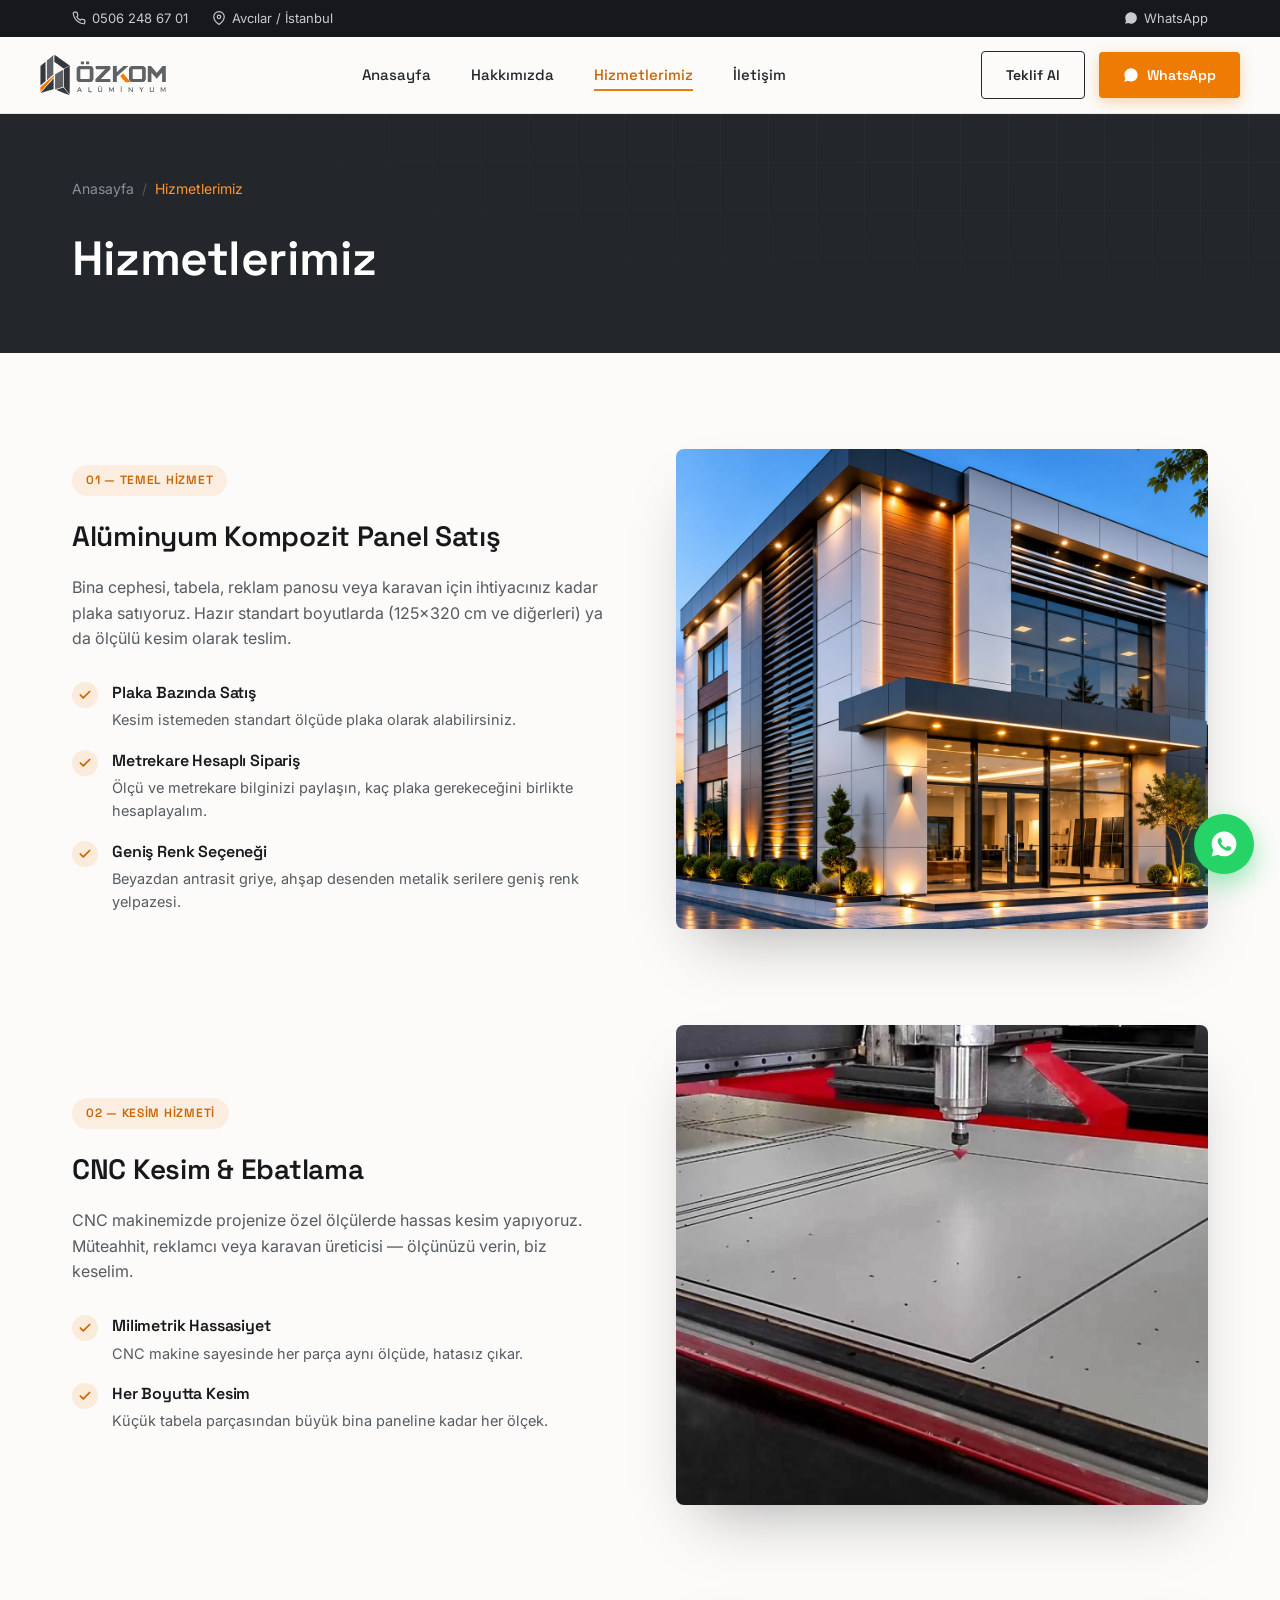
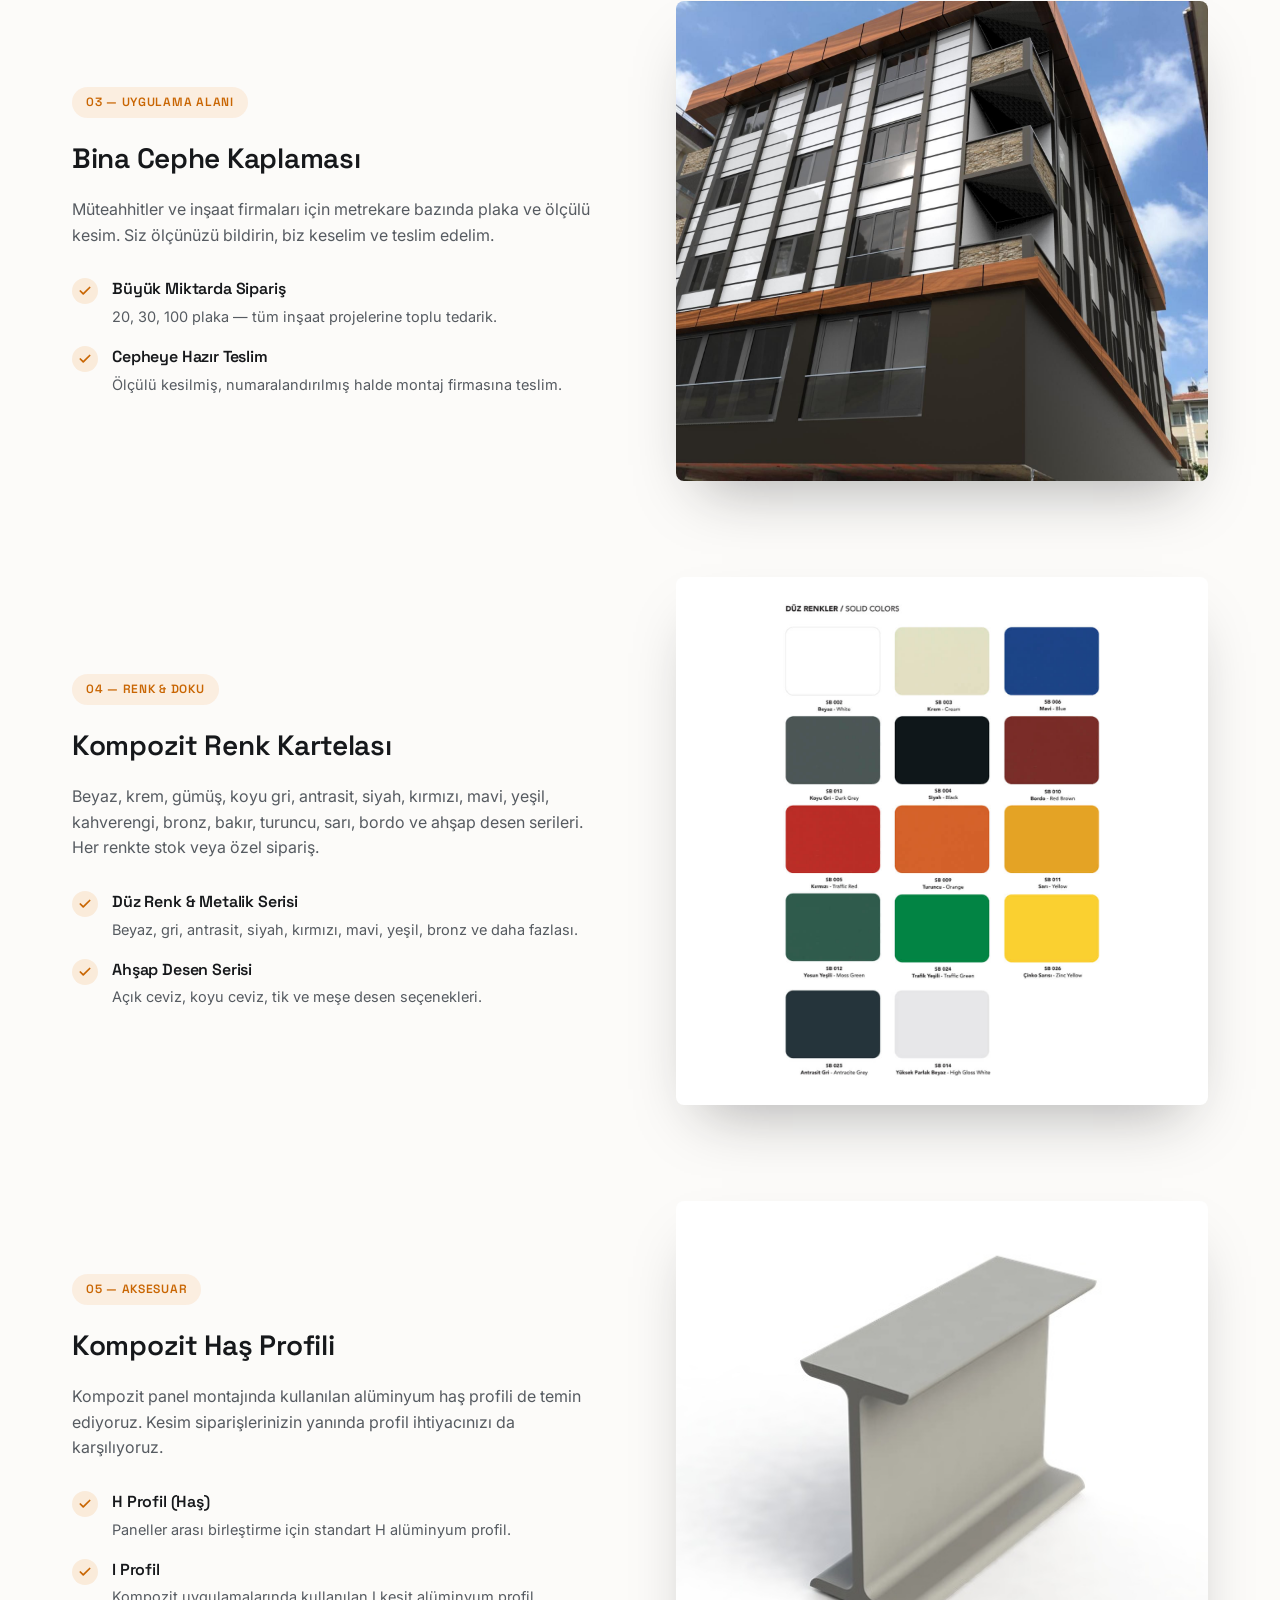
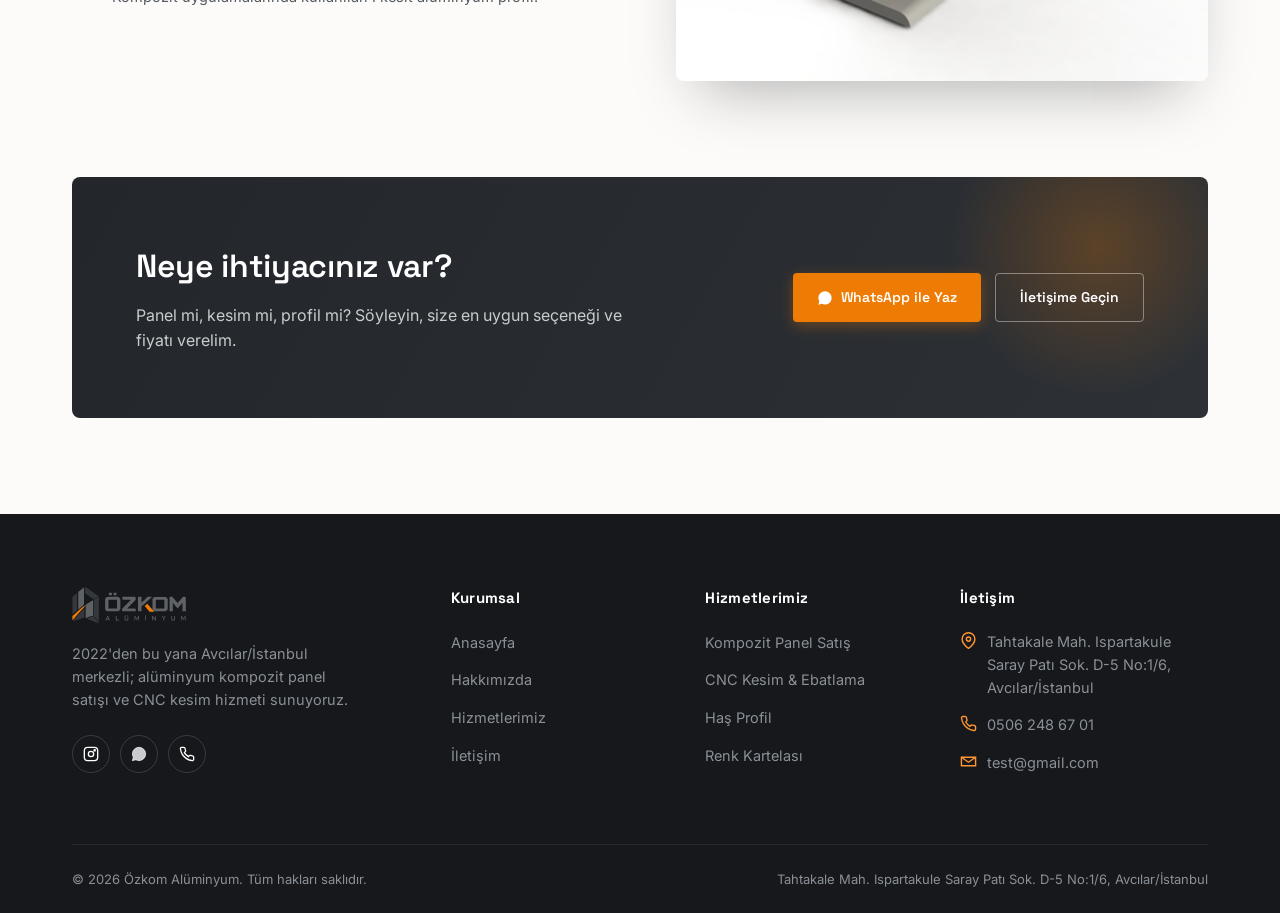
==== hizmetlerimiz.html @ e847e42e "slider animasyon ve mail guncelleme" ====
<!doctype html>
<html lang="tr">
<head>
<meta charset="UTF-8">
<meta name="viewport" content="width=device-width, initial-scale=1.0">
<title>Hizmetlerimiz | Özkom Alüminyum</title>
<meta name="description" content="Alüminyum kompozit panel satış, CNC kesim, haş profil ve renk kartelası. Bina, tabela, reklam ve karavan uygulamaları.">
<link rel="icon" href="assets/ozkom.svg" type="image/svg+xml">
<link rel="stylesheet" href="style.css">
</head>
<body data-cms-page="services">

<div class="topbar">
  <div class="wrap">
    <div class="topbar-left">
      <a href="tel:+905062486701" class="topbar-item" data-cms-settings="phone_tel" data-cms-attr="href">
        <svg viewBox="0 0 24 24" fill="none" stroke="currentColor" stroke-width="2"><path d="M22 16.92v3a2 2 0 0 1-2.18 2 19.79 19.79 0 0 1-8.63-3.07 19.5 19.5 0 0 1-6-6 19.79 19.79 0 0 1-3.07-8.67A2 2 0 0 1 4.11 2h3a2 2 0 0 1 2 1.72c.127.96.361 1.903.7 2.81a2 2 0 0 1-.45 2.11L8.09 9.91a16 16 0 0 0 6 6l1.27-1.27a2 2 0 0 1 2.11-.45c.907.339 1.85.573 2.81.7A2 2 0 0 1 22 16.92z"/></svg>
        <span data-cms-settings="phone_display">0506 248 67 01</span>
      </a>
      <span class="topbar-item">
        <svg viewBox="0 0 24 24" fill="none" stroke="currentColor" stroke-width="2"><path d="M21 10c0 7-9 13-9 13s-9-6-9-13a9 9 0 0 1 18 0z"/><circle cx="12" cy="10" r="3"/></svg>
        <span data-cms-settings="address_short">Avcılar / İstanbul</span>
      </span>
    </div>
    <div class="topbar-left">
      <a href="https://wa.me/905062486701" data-cms-settings="whatsapp_link" data-cms-attr="href" target="_blank" rel="noopener" class="topbar-item">
        <svg viewBox="0 0 24 24" fill="currentColor" width="14" height="14"><path d="M12.04 2C6.58 2 2.13 6.45 2.13 11.91c0 1.75.46 3.45 1.32 4.95L2.05 22l5.25-1.38a9.9 9.9 0 0 0 4.74 1.21h.01c5.46 0 9.91-4.45 9.91-9.91 0-2.65-1.03-5.14-2.9-7.01A9.82 9.82 0 0 0 12.04 2"/></svg>
        WhatsApp
      </a>
    </div>
  </div>
</div>

<header class="site-header">
  <nav class="nav wrap">
    <a href="index.html" class="brand"><img src="assets/ozkom.svg" alt="Özkom Alüminyum"></a>
    <div class="nav-links">
      <a href="index.html">Anasayfa</a>
      <a href="hakkimizda.html">Hakkımızda</a>
      <a href="hizmetlerimiz.html" class="active">Hizmetlerimiz</a>
      <a href="iletisim.html">İletişim</a>
    </div>
    <div class="nav-cta">
      <a href="iletisim.html" class="btn btn-outline">Teklif Al</a>
      <a href="https://wa.me/905062486701" data-cms-settings="whatsapp_link" data-cms-attr="href" target="_blank" rel="noopener" class="btn btn-primary">
        <svg width="16" height="16" viewBox="0 0 24 24" fill="currentColor"><path d="M12.04 2C6.58 2 2.13 6.45 2.13 11.91c0 1.75.46 3.45 1.32 4.95L2.05 22l5.25-1.38a9.9 9.9 0 0 0 4.74 1.21h.01c5.46 0 9.91-4.45 9.91-9.91 0-2.65-1.03-5.14-2.9-7.01A9.82 9.82 0 0 0 12.04 2"/></svg>
        WhatsApp
      </a>
    </div>
    <button class="burger" aria-label="Menü"><span></span><span></span><span></span></button>
  </nav>
</header>
<div class="scrim"></div>
<div class="mobile-panel">
  <button class="mobile-close" aria-label="Menüyü kapat">
    <svg viewBox="0 0 24 24" fill="none" stroke="currentColor" stroke-width="2.4" stroke-linecap="round"><path d="M18 6 6 18M6 6l12 12"/></svg>
  </button>
  <a href="index.html">Anasayfa</a>
  <a href="hakkimizda.html">Hakkımızda</a>
  <a href="hizmetlerimiz.html">Hizmetlerimiz</a>
  <a href="iletisim.html">İletişim</a>
  <a href="https://wa.me/905062486701" target="_blank" rel="noopener" class="btn btn-primary">WhatsApp ile Yaz</a>
</div>

<section class="page-hero">
  <div class="page-hero-deco"></div>
  <div class="wrap">
    <div class="breadcrumb">
      <a href="index.html">Anasayfa</a><span class="sep">/</span><span class="current">Hizmetlerimiz</span>
    </div>
    <h1>Hizmetlerimiz</h1>
  </div>
</section>

<!-- HİZMET 1: KOMPOZİT PANEL SATIŞ -->
<section class="section-pad">
  <div class="wrap">
    <div class="split" style="margin-bottom:96px;">
      <div>
        <span class="tag">01 — Temel Hizmet</span>
        <h3 style="font-size:28px; margin:18px 0 16px;">Alüminyum Kompozit Panel Satış</h3>
        <p style="color:var(--steel); font-size:16px; margin-bottom:20px;">Bina cephesi, tabela, reklam panosu veya karavan için ihtiyacınız kadar plaka satıyoruz. Hazır standart boyutlarda (125×320 cm ve diğerleri) ya da ölçülü kesim olarak teslim.</p>
        <div class="check-list">
          <div class="check-item">
            <div class="ic"><svg viewBox="0 0 24 24" fill="none" stroke-width="3" stroke-linecap="round" stroke-linejoin="round"><polyline points="20 6 9 17 4 12"/></svg></div>
            <div><h4>Plaka Bazında Satış</h4><p>Kesim istemeden standart ölçüde plaka olarak alabilirsiniz.</p></div>
          </div>
          <div class="check-item">
            <div class="ic"><svg viewBox="0 0 24 24" fill="none" stroke-width="3" stroke-linecap="round" stroke-linejoin="round"><polyline points="20 6 9 17 4 12"/></svg></div>
            <div><h4>Metrekare Hesaplı Sipariş</h4><p>Ölçü ve metrekare bilginizi paylaşın, kaç plaka gerekeceğini birlikte hesaplayalım.</p></div>
          </div>
          <div class="check-item">
            <div class="ic"><svg viewBox="0 0 24 24" fill="none" stroke-width="3" stroke-linecap="round" stroke-linejoin="round"><polyline points="20 6 9 17 4 12"/></svg></div>
            <div><h4>Geniş Renk Seçeneği</h4><p>Beyazdan antrasit griye, ahşap desenden metalik serilere geniş renk yelpazesi.</p></div>
          </div>
        </div>
      </div>
      <div class="split-visual">
        <div class="split-img-main"><img src="images/bina3.jpg" alt="Kompozit panel kaplı modern bina cephesi"></div>
      </div>
    </div>

    <!-- HİZMET 2: CNC KESİM -->
    <div class="split" style="margin-bottom:96px;">
      <div class="split-visual" style="order:2;">
        <div class="split-img-main"><img src="images/kesim-makinasi.webp" alt="CNC kompozit kesim makinası Vista VCM 2030"></div>
      </div>
      <div style="order:1;">
        <span class="tag">02 — Kesim Hizmeti</span>
        <h3 style="font-size:28px; margin:18px 0 16px;">CNC Kesim & Ebatlama</h3>
        <p style="color:var(--steel); font-size:16px; margin-bottom:20px;">CNC makinemizde projenize özel ölçülerde hassas kesim yapıyoruz. Müteahhit, reklamcı veya karavan üreticisi — ölçünüzü verin, biz keselim.</p>
        <div class="check-list">
          <div class="check-item">
            <div class="ic"><svg viewBox="0 0 24 24" fill="none" stroke-width="3" stroke-linecap="round" stroke-linejoin="round"><polyline points="20 6 9 17 4 12"/></svg></div>
            <div><h4>Milimetrik Hassasiyet</h4><p>CNC makine sayesinde her parça aynı ölçüde, hatasız çıkar.</p></div>
          </div>
          <div class="check-item">
            <div class="ic"><svg viewBox="0 0 24 24" fill="none" stroke-width="3" stroke-linecap="round" stroke-linejoin="round"><polyline points="20 6 9 17 4 12"/></svg></div>
            <div><h4>Her Boyutta Kesim</h4><p>Küçük tabela parçasından büyük bina paneline kadar her ölçek.</p></div>
          </div>
        </div>
      </div>
    </div>

    <!-- HİZMET 3: BİNA CEPHESI -->
    <div class="split" style="margin-bottom:96px;">
      <div>
        <span class="tag">03 — Uygulama Alanı</span>
        <h3 style="font-size:28px; margin:18px 0 16px;">Bina Cephe Kaplaması</h3>
        <p style="color:var(--steel); font-size:16px; margin-bottom:20px;">Müteahhitler ve inşaat firmaları için metrekare bazında plaka ve ölçülü kesim. Siz ölçünüzü bildirin, biz keselim ve teslim edelim.</p>
        <div class="check-list">
          <div class="check-item">
            <div class="ic"><svg viewBox="0 0 24 24" fill="none" stroke-width="3" stroke-linecap="round" stroke-linejoin="round"><polyline points="20 6 9 17 4 12"/></svg></div>
            <div><h4>Büyük Miktarda Sipariş</h4><p>20, 30, 100 plaka — tüm inşaat projelerine toplu tedarik.</p></div>
          </div>
          <div class="check-item">
            <div class="ic"><svg viewBox="0 0 24 24" fill="none" stroke-width="3" stroke-linecap="round" stroke-linejoin="round"><polyline points="20 6 9 17 4 12"/></svg></div>
            <div><h4>Cepheye Hazır Teslim</h4><p>Ölçülü kesilmiş, numaralandırılmış halde montaj firmasına teslim.</p></div>
          </div>
        </div>
      </div>
      <div class="split-visual">
        <div class="split-img-main"><img src="images/bina1.jpg" alt="Bina cephe kompozit kaplama uygulaması"></div>
      </div>
    </div>

    <!-- HİZMET 4: RENK KARTELAsı -->
    <div class="split" style="margin-bottom:96px;">
      <div class="split-visual" style="order:2;">
        <div class="split-img-main" style="background:#fff; padding:24px;">
          <img src="images/renkler.jpg" alt="Kompozit panel renk kartelası düz renkler" style="object-fit:contain;">
        </div>
      </div>
      <div style="order:1;">
        <span class="tag">04 — Renk & Doku</span>
        <h3 style="font-size:28px; margin:18px 0 16px;">Kompozit Renk Kartelası</h3>
        <p style="color:var(--steel); font-size:16px; margin-bottom:20px;">Beyaz, krem, gümüş, koyu gri, antrasit, siyah, kırmızı, mavi, yeşil, kahverengi, bronz, bakır, turuncu, sarı, bordo ve ahşap desen serileri. Her renkte stok veya özel sipariş.</p>
        <div class="check-list">
          <div class="check-item">
            <div class="ic"><svg viewBox="0 0 24 24" fill="none" stroke-width="3" stroke-linecap="round" stroke-linejoin="round"><polyline points="20 6 9 17 4 12"/></svg></div>
            <div><h4>Düz Renk & Metalik Serisi</h4><p>Beyaz, gri, antrasit, siyah, kırmızı, mavi, yeşil, bronz ve daha fazlası.</p></div>
          </div>
          <div class="check-item">
            <div class="ic"><svg viewBox="0 0 24 24" fill="none" stroke-width="3" stroke-linecap="round" stroke-linejoin="round"><polyline points="20 6 9 17 4 12"/></svg></div>
            <div><h4>Ahşap Desen Serisi</h4><p>Açık ceviz, koyu ceviz, tik ve meşe desen seçenekleri.</p></div>
          </div>
        </div>
      </div>
    </div>

    <!-- HİZMET 5: HAŞ PROFİL -->
    <div class="split">
      <div>
        <span class="tag">05 — Aksesuar</span>
        <h3 style="font-size:28px; margin:18px 0 16px;">Kompozit Haş Profili</h3>
        <p style="color:var(--steel); font-size:16px; margin-bottom:20px;">Kompozit panel montajında kullanılan alüminyum haş profili de temin ediyoruz. Kesim siparişlerinizin yanında profil ihtiyacınızı da karşılıyoruz.</p>
        <div class="check-list">
          <div class="check-item">
            <div class="ic"><svg viewBox="0 0 24 24" fill="none" stroke-width="3" stroke-linecap="round" stroke-linejoin="round"><polyline points="20 6 9 17 4 12"/></svg></div>
            <div><h4>H Profil (Haş)</h4><p>Paneller arası birleştirme için standart H alüminyum profil.</p></div>
          </div>
          <div class="check-item">
            <div class="ic"><svg viewBox="0 0 24 24" fill="none" stroke-width="3" stroke-linecap="round" stroke-linejoin="round"><polyline points="20 6 9 17 4 12"/></svg></div>
            <div><h4>I Profil</h4><p>Kompozit uygulamalarında kullanılan I kesit alüminyum profil.</p></div>
          </div>
        </div>
      </div>
      <div class="split-visual">
        <div class="split-img-main"><img src="images/has-profil2.jpg" alt="Kompozit haş profili alüminyum"></div>
      </div>
    </div>
  </div>
</section>

<!-- CTA -->
<section class="section-pad" style="padding-top:0;">
  <div class="wrap">
    <div class="cta-band reveal">
      <div class="cta-band-text">
        <h3>Neye ihtiyacınız var?</h3>
        <p>Panel mi, kesim mi, profil mi? Söyleyin, size en uygun seçeneği ve fiyatı verelim.</p>
      </div>
      <div class="cta-band-actions">
        <a href="https://wa.me/905062486701" data-cms-settings="whatsapp_link" data-cms-attr="href" target="_blank" rel="noopener" class="btn btn-primary">
          <svg width="16" height="16" viewBox="0 0 24 24" fill="currentColor"><path d="M12.04 2C6.58 2 2.13 6.45 2.13 11.91c0 1.75.46 3.45 1.32 4.95L2.05 22l5.25-1.38a9.9 9.9 0 0 0 4.74 1.21h.01c5.46 0 9.91-4.45 9.91-9.91 0-2.65-1.03-5.14-2.9-7.01A9.82 9.82 0 0 0 12.04 2"/></svg>
          WhatsApp ile Yaz
        </a>
        <a href="iletisim.html" class="btn btn-outline-light">İletişime Geçin</a>
      </div>
    </div>
  </div>
</section>

<footer class="site-footer">
  <div class="wrap">
    <div class="footer-grid">
      <div class="footer-brand">
        <img src="assets/ozkom.svg" alt="Özkom Alüminyum">
        <p data-cms-settings="footer_about">2022'den bu yana Avcılar/İstanbul merkezli; alüminyum kompozit panel satışı ve CNC kesim hizmeti sunuyoruz.</p>
        <div class="footer-social">
          <a href="#" aria-label="Instagram"><svg viewBox="0 0 24 24" fill="none" stroke-width="2"><rect x="2" y="2" width="20" height="20" rx="5"/><circle cx="12" cy="12" r="4"/><circle cx="17.5" cy="6.5" r="1"/></svg></a>
          <a href="https://wa.me/905062486701" data-cms-settings="whatsapp_link" data-cms-attr="href" target="_blank" rel="noopener" aria-label="WhatsApp"><svg viewBox="0 0 24 24" fill="currentColor" stroke="none"><path d="M12.04 2C6.58 2 2.13 6.45 2.13 11.91c0 1.75.46 3.45 1.32 4.95L2.05 22l5.25-1.38a9.9 9.9 0 0 0 4.74 1.21h.01c5.46 0 9.91-4.45 9.91-9.91 0-2.65-1.03-5.14-2.9-7.01A9.82 9.82 0 0 0 12.04 2"/></svg></a>
          <a href="tel:+905062486701" data-cms-settings="phone_tel" data-cms-attr="href" aria-label="Telefon"><svg viewBox="0 0 24 24" fill="none" stroke-width="2"><path d="M22 16.92v3a2 2 0 0 1-2.18 2 19.79 19.79 0 0 1-8.63-3.07 19.5 19.5 0 0 1-6-6 19.79 19.79 0 0 1-3.07-8.67A2 2 0 0 1 4.11 2h3a2 2 0 0 1 2 1.72c.127.96.361 1.903.7 2.81a2 2 0 0 1-.45 2.11L8.09 9.91a16 16 0 0 0 6 6l1.27-1.27a2 2 0 0 1 2.11-.45c.907.339 1.85.573 2.81.7A2 2 0 0 1 22 16.92z"/></svg></a>
        </div>
      </div>
      <div class="footer-col">
        <h5>Kurumsal</h5>
        <ul>
          <li><a href="index.html">Anasayfa</a></li>
          <li><a href="hakkimizda.html">Hakkımızda</a></li>
          <li><a href="hizmetlerimiz.html">Hizmetlerimiz</a></li>
          <li><a href="iletisim.html">İletişim</a></li>
        </ul>
      </div>
      <div class="footer-col">
        <h5>Hizmetlerimiz</h5>
        <ul>
          <li><a href="hizmetlerimiz.html">Kompozit Panel Satış</a></li>
          <li><a href="hizmetlerimiz.html">CNC Kesim & Ebatlama</a></li>
          <li><a href="hizmetlerimiz.html">Haş Profil</a></li>
          <li><a href="hizmetlerimiz.html">Renk Kartelası</a></li>
        </ul>
      </div>
      <div class="footer-col">
        <h5>İletişim</h5>
        <div class="footer-contact-item">
          <svg viewBox="0 0 24 24" fill="none" stroke-width="2"><path d="M21 10c0 7-9 13-9 13s-9-6-9-13a9 9 0 0 1 18 0z"/><circle cx="12" cy="10" r="3"/></svg>
          <span data-cms-settings="address_full">Tahtakale Mah. Ispartakule Saray Patı Sok. D-5 No:1/6, Avcılar/İstanbul</span>
        </div>
        <div class="footer-contact-item">
          <svg viewBox="0 0 24 24" fill="none" stroke-width="2"><path d="M22 16.92v3a2 2 0 0 1-2.18 2 19.79 19.79 0 0 1-8.63-3.07 19.5 19.5 0 0 1-6-6 19.79 19.79 0 0 1-3.07-8.67A2 2 0 0 1 4.11 2h3a2 2 0 0 1 2 1.72c.127.96.361 1.903.7 2.81a2 2 0 0 1-.45 2.11L8.09 9.91a16 16 0 0 0 6 6l1.27-1.27a2 2 0 0 1 2.11-.45c.907.339 1.85.573 2.81.7A2 2 0 0 1 22 16.92z"/></svg>
          <span data-cms-settings="phone_display">0506 248 67 01</span>
        </div>
        <div class="footer-contact-item">
          <svg viewBox="0 0 24 24" fill="none" stroke-width="2"><path d="M4 4h16v16H4z" stroke="none"/><path d="M22 6 12 13 2 6"/><path d="M2 6h20v12H2z"/></svg>
          <span data-cms-settings="email">ozkomaluminyum@gmail.com</span>
        </div>
      </div>
    </div>
    <div class="footer-bottom">
      <span data-cms-settings="footer_copyright">© 2026 Özkom Alüminyum. Tüm hakları saklıdır.</span>
      <span data-cms-settings="address_full">Tahtakale Mah. Ispartakule Saray Patı Sok. D-5 No:1/6, Avcılar/İstanbul</span>
    </div>
  </div>
</footer>

<a href="https://wa.me/905062486701" data-cms-settings="whatsapp_link" data-cms-attr="href" target="_blank" rel="noopener" class="wa-float" aria-label="WhatsApp">
  <svg viewBox="0 0 24 24"><path d="M12.04 2C6.58 2 2.13 6.45 2.13 11.91c0 1.75.46 3.45 1.32 4.95L2.05 22l5.25-1.38a9.9 9.9 0 0 0 4.74 1.21h.01c5.46 0 9.91-4.45 9.91-9.91 0-2.65-1.03-5.14-2.9-7.01A9.82 9.82 0 0 0 12.04 2m5.83 14.06c-.24.68-1.4 1.3-1.93 1.34-.5.04-.97.23-3.25-.68-2.75-1.1-4.51-3.91-4.65-4.09-.13-.18-1.1-1.46-1.1-2.79 0-1.32.69-1.97.94-2.24.24-.27.53-.33.7-.33.18 0 .35 0 .5.01.16.01.38-.06.59.45.22.53.74 1.83.8 1.96.07.13.11.29.02.47-.09.18-.13.29-.27.45-.13.16-.28.35-.4.47-.13.13-.27.27-.12.53.16.27.7 1.15 1.5 1.86 1.03.92 1.9 1.21 2.17 1.34.27.13.42.11.58-.07.16-.18.68-.79.86-1.06.18-.27.36-.22.6-.13.25.09 1.58.74 1.85.88.27.13.45.2.51.31.07.13.07.71-.17 1.39"/></svg>
</a>
<script src="cms-loader.js"></script>
<script src="script.js"></script>
</body>
</html>
---- style.css ----
/* ============================================
   ÖZKOM ALÜMİNYUM — Design System
   Palette: Anthracite #23262B, Steel #565B61, Orange #EE7B04,
            Warm White #F7F6F3, Silver #C9CCCE, Ink #16181B
   Display: Space Grotesk / Body: Inter
============================================ */

@import url('https://fonts.googleapis.com/css2?family=Space+Grotesk:wght@400;500;600;700&family=Inter:wght@400;500;600;700;800&display=swap');

:root{
  --ink:#16181B;
  --anthracite:#23262B;
  --anthracite-2:#2D3136;
  --steel:#565B61;
  --steel-light:#8A9097;
  --silver:#C9CCCE;
  --silver-light:#E7E8E6;
  --warm-white:#F7F6F3;
  --paper:#FCFBF9;
  --orange:#EE7B04;
  --orange-light:#FF9633;
  --orange-dim:#C96603;

  --display: 'Space Grotesk', sans-serif;
  --body: 'Inter', sans-serif;

  --container: 1200px;
  --radius-s: 4px;
  --radius-m: 8px;

  --ease: cubic-bezier(.22,1,.36,1);
}

*,*::before,*::after{ box-sizing:border-box; margin:0; padding:0; }
html{ scroll-behavior:smooth; }
@media (prefers-reduced-motion: reduce){
  html{ scroll-behavior:auto; }
  *,*::before,*::after{ animation-duration:0.01ms !important; animation-iteration-count:1 !important; transition-duration:0.01ms !important; scroll-behavior:auto !important; }
}

body{
  font-family:var(--body);
  background:var(--paper);
  color:var(--ink);
  line-height:1.6;
  -webkit-font-smoothing:antialiased;
  overflow-x:hidden;
}

img{ max-width:100%; display:block; }
a{ color:inherit; text-decoration:none; }
ul{ list-style:none; }
button{ font-family:inherit; cursor:pointer; border:none; background:none; }
input,textarea{ font-family:inherit; }

.wrap{
  max-width:var(--container);
  margin:0 auto;
  padding:0 32px;
}

h1,h2,h3,h4{
  font-family:var(--display);
  font-weight:600;
  letter-spacing:-0.01em;
  color:var(--ink);
}

::selection{ background:var(--orange); color:#fff; }

:focus-visible{
  outline:2px solid var(--orange);
  outline-offset:3px;
}

/* ============ HERO SLIDER ============ */
.hero-slider{
  position:relative;
  width:100%;
  height:100%;
  border-radius:24px;
  overflow:hidden;
  box-shadow:0 32px 64px -20px rgba(0,0,0,.5);
}
.slider-track{
  display:flex;
  width:100%;
  height:100%;
  position:relative;
}
.slide{
  position:absolute;
  inset:0;
  opacity:0;
  transition:opacity .9s ease;
  border-radius:24px;
  overflow:hidden;
}
.slide.active{ opacity:1; }

/* Resim zoom efekti */
.slide img{
  width:100%;
  height:100%;
  object-fit:cover;
  display:block;
  transform:scale(1.08);
  transition:transform 5s ease;
}
.slide.active img{
  transform:scale(1);
}

.slide-overlay{
  position:absolute;
  inset:0;
  background:linear-gradient(180deg, rgba(0,0,0,.35) 0%, rgba(0,0,0,.05) 40%, rgba(0,0,0,.55) 100%);
  display:flex;
  flex-direction:column;
  align-items:flex-start;
  justify-content:flex-end;
  padding:28px 28px 36px;
  gap:6px;
}

/* Yazı animasyonu */
.slide-brand,
.slide-title{
  opacity:0;
  transform:translateY(18px);
  transition:opacity .6s ease, transform .6s ease;
}
.slide-brand{ transition-delay:.4s; }
.slide-title{ transition-delay:.65s; }

.slide.active .slide-brand,
.slide.active .slide-title{
  opacity:1;
  transform:translateY(0);
}

.slide-brand{
  font-family:var(--display);
  font-size:11px;
  font-weight:600;
  letter-spacing:.16em;
  text-transform:uppercase;
  color:rgba(255,255,255,.85);
}
.slide-title{
  font-family:var(--display);
  font-size:22px;
  font-weight:700;
  color:#fff;
  line-height:1.2;
}
.slider-dots{
  position:absolute;
  bottom:14px;
  left:50%;
  transform:translateX(-50%);
  display:flex;
  gap:8px;
  z-index:10;
}
.slider-dot{
  width:8px; height:8px;
  border-radius:50%;
  background:rgba(255,255,255,.4);
  border:none;
  cursor:pointer;
  transition:background .3s, transform .3s, width .3s;
  padding:0;
}
.slider-dot.active{
  background:#fff;
  width:24px;
  border-radius:4px;
}

/* ============ TOPBAR (utility strip) ============ */
.topbar{
  background:var(--ink);
  color:var(--silver);
  font-size:13px;
}
.topbar .wrap{
  display:flex;
  justify-content:space-between;
  align-items:center;
  padding-top:8px;
  padding-bottom:8px;
  flex-wrap:wrap;
  gap:8px;
}
.topbar-left{ display:flex; gap:24px; flex-wrap:wrap; }
.topbar a{ color:var(--silver); transition:color .2s; }
.topbar a:hover{ color:var(--orange-light); }
.topbar-item{ display:flex; align-items:center; gap:6px; }
.topbar svg{ width:14px; height:14px; flex-shrink:0; }

/* ============ HEADER / NAV ============ */
.site-header{
  background:rgba(252,251,249,.92);
  backdrop-filter:blur(10px);
  position:sticky; top:0; z-index:100;
  border-bottom:1px solid var(--silver-light);
}
.nav{
  display:flex;
  align-items:center;
  justify-content:space-between;
  padding:14px 0;
}
.brand{ display:flex; align-items:center; gap:12px; }
.brand img{ height:42px; width:auto; }

.nav-links{
  display:flex;
  align-items:center;
  gap:4px;
}
.nav-links a{
  font-family:var(--display);
  font-size:15px;
  font-weight:500;
  color:var(--anthracite);
  padding:10px 18px;
  border-radius:var(--radius-s);
  position:relative;
  transition:color .2s;
}
.nav-links a::after{
  content:'';
  position:absolute;
  left:18px; right:18px; bottom:6px;
  height:2px;
  background:var(--orange);
  transform:scaleX(0);
  transform-origin:left;
  transition:transform .25s var(--ease);
}
.nav-links a:hover{ color:var(--orange-dim); }
.nav-links a:hover::after{ transform:scaleX(1); }
.nav-links a.active{ color:var(--orange-dim); }
.nav-links a.active::after{ transform:scaleX(1); }

.nav-cta{
  display:flex; align-items:center; gap:14px;
}
.btn{
  display:inline-flex;
  align-items:center;
  gap:8px;
  font-family:var(--display);
  font-weight:600;
  font-size:14px;
  padding:12px 24px;
  border-radius:var(--radius-s);
  transition:transform .25s var(--ease), box-shadow .25s var(--ease), background .2s;
  white-space:nowrap;
}
.btn-primary{
  background:var(--orange);
  color:#fff;
  box-shadow:0 4px 14px rgba(238,123,4,.32);
}
.btn-primary:hover{
  background:var(--orange-dim);
  transform:translateY(-2px);
  box-shadow:0 8px 20px rgba(238,123,4,.4);
}
.btn-dark{
  background:var(--anthracite);
  color:#fff;
}
.btn-dark:hover{
  background:var(--ink);
  transform:translateY(-2px);
}
.btn-outline{
  border:1.5px solid var(--anthracite);
  color:var(--anthracite);
}
.btn-outline:hover{
  background:var(--anthracite);
  color:#fff;
}
.btn-outline-light{
  border:1.5px solid rgba(255,255,255,.4);
  color:#fff;
}
.btn-outline-light:hover{
  background:#fff;
  color:var(--anthracite);
  border-color:#fff;
}

.burger{
  display:none;
  flex-direction:column;
  gap:5px;
  width:32px;
  padding:8px 0;
}
.burger span{
  display:block;
  height:2px;
  background:var(--anthracite);
  border-radius:2px;
  transition:all .3s var(--ease);
}
.burger.open span:nth-child(1){ transform:translateY(7px) rotate(45deg); }
.burger.open span:nth-child(2){ opacity:0; }
.burger.open span:nth-child(3){ transform:translateY(-7px) rotate(-45deg); }

/* ============ MOBILE NAV ============ */
.mobile-panel{
  display:none;
  position:fixed;
  inset:0 0 0 auto;
  width:min(82vw,360px);
  height:100vh;
  background:var(--anthracite);
  z-index:200;
  padding:90px 32px 32px;
  transform:translateX(100%);
  transition:transform .35s var(--ease);
  flex-direction:column;
  gap:6px;
}
.mobile-panel.open{ transform:translateX(0); display:flex; }
.mobile-close{
  position:absolute;
  top:24px; right:24px;
  width:42px; height:42px;
  border-radius:50%;
  border:1.5px solid rgba(255,255,255,.18);
  display:flex; align-items:center; justify-content:center;
  transition:background .2s, border-color .2s, transform .2s;
}
.mobile-close:hover{ background:var(--orange); border-color:var(--orange); transform:rotate(90deg); }
.mobile-close svg{ width:18px; height:18px; stroke:#fff; }
.mobile-panel a{
  font-family:var(--display);
  color:#fff;
  font-size:20px;
  padding:16px 4px;
  border-bottom:1px solid rgba(255,255,255,.1);
}
.mobile-panel .btn{ margin-top:24px; justify-content:center; }
.scrim{
  display:none;
  position:fixed; inset:0;
  background:rgba(15,16,18,.5);
  z-index:150;
  opacity:0;
  transition:opacity .3s;
}
.scrim.open{ display:block; opacity:1; }

/* ============ SECTION BASICS ============ */
section{ position:relative; }
.section-pad{ padding:96px 0; }
.eyebrow{
  display:inline-flex;
  align-items:center;
  gap:10px;
  font-family:var(--display);
  font-size:13px;
  font-weight:600;
  letter-spacing:.14em;
  text-transform:uppercase;
  color:var(--orange-dim);
  margin-bottom:18px;
}
.eyebrow::before{
  content:'';
  width:28px; height:2px;
  background:var(--orange);
}
.section-head{
  max-width:640px;
  margin-bottom:56px;
}
.section-head h2{
  font-size:clamp(28px,4vw,42px);
  line-height:1.15;
  margin-bottom:18px;
}
.section-head p{
  color:var(--steel);
  font-size:17px;
}
.section-head.center{ margin-left:auto; margin-right:auto; text-align:center; }

/* ============ HERO ============ */
.hero{
  background:var(--anthracite);
  color:#fff;
  position:relative;
  overflow:hidden;
  padding:64px 0 0;
}
.hero-grid{
  display:grid;
  grid-template-columns:1.05fr .95fr;
  gap:40px;
  align-items:center;
  position:relative;
  z-index:2;
}
.hero-eyebrow{
  display:inline-flex;
  align-items:center;
  gap:10px;
  font-family:var(--display);
  font-size:13px;
  font-weight:600;
  letter-spacing:.14em;
  text-transform:uppercase;
  color:var(--orange-light);
  margin-bottom:24px;
}
.hero-eyebrow::before{ content:''; width:28px; height:2px; background:var(--orange); }
.hero h1{
  color:#fff;
  font-size:clamp(36px,5.2vw,62px);
  line-height:1.05;
  letter-spacing:-.02em;
  margin-bottom:24px;
}
.hero h1 em{
  font-style:normal;
  color:var(--orange-light);
}
.hero-sub{
  font-size:18px;
  color:var(--silver);
  max-width:520px;
  margin-bottom:36px;
  position:relative;
  z-index:3;
}
.hero-actions{ display:flex; gap:14px; flex-wrap:wrap; margin-bottom:48px; }
.hero-stats{
  display:flex;
  gap:0;
  border-top:1px solid rgba(255,255,255,.14);
  padding-top:28px;
}
.hero-stat{
  padding-right:36px;
  margin-right:36px;
  border-right:1px solid rgba(255,255,255,.14);
}
.hero-stat:last-child{ border-right:none; margin-right:0; padding-right:0; }
.hero-stat .num{
  font-family:var(--display);
  font-size:30px;
  font-weight:700;
  color:#fff;
  display:flex;
  align-items:baseline;
  gap:2px;
}
.hero-stat .num span{ color:var(--orange-light); }
.hero-stat .lbl{
  font-size:13px;
  color:var(--steel-light);
  margin-top:4px;
}

/* Hero visual: layered diagonal panel slabs echoing the logo geometry */
.hero-visual{
  position:relative;
  height:520px;
  z-index:2;
  border-radius:20px;
}
.hero-visual::before{
  content:'';
  position:absolute;
  width:420px; height:420px;
  background:radial-gradient(circle, rgba(238,123,4,.18), transparent 70%);
  top:-10%; right:-10%;
  z-index:0;
  pointer-events:none;
}
.hero-bg-grid{
  position:absolute; inset:0;
  background-image:
    linear-gradient(rgba(255,255,255,.035) 1px, transparent 1px),
    linear-gradient(90deg, rgba(255,255,255,.035) 1px, transparent 1px);
  background-size:48px 48px;
  z-index:1;
  mask-image:linear-gradient(180deg, transparent, #000 18%, #000 82%, transparent);
}
.hero-bottom-fade{
  height:80px;
  background:linear-gradient(180deg, transparent, var(--anthracite));
  margin-top:-80px;
  position:relative;
  z-index:2;
}

/* marquee strip */
.marquee-strip{
  background:var(--ink);
  border-top:1px solid rgba(255,255,255,.08);
  overflow:hidden;
  padding:16px 0;
}
.marquee-track{
  display:flex;
  gap:56px;
  white-space:nowrap;
  animation:marquee 28s linear infinite;
  width:max-content;
}
@keyframes marquee{
  from{ transform:translateX(0); }
  to{ transform:translateX(-50%); }
}
.marquee-track span{
  font-family:var(--display);
  font-size:14px;
  font-weight:500;
  letter-spacing:.04em;
  color:var(--steel-light);
  display:flex; align-items:center; gap:14px;
}
.marquee-track span::after{
  content:'◆';
  color:var(--orange);
  font-size:9px;
}

/* ============ FEATURE GRID ============ */
.feature-grid{
  display:grid;
  grid-template-columns:repeat(3,1fr);
  gap:1px;
  background:var(--silver-light);
  border:1px solid var(--silver-light);
  border-radius:var(--radius-m);
  overflow:hidden;
}
.feature-card{
  background:var(--paper);
  padding:40px 32px;
  transition:background .25s;
}
.feature-card:hover{ background:var(--warm-white); }
.feature-icon{
  width:52px; height:52px;
  display:flex; align-items:center; justify-content:center;
  background:var(--anthracite);
  border-radius:var(--radius-s);
  margin-bottom:24px;
  transition:background .25s;
}
.feature-card:hover .feature-icon{ background:var(--orange); }
.feature-icon svg{ width:26px; height:26px; stroke:#fff; }
.feature-card h3{ font-size:19px; margin-bottom:10px; }
.feature-card p{ color:var(--steel); font-size:15px; }

/* ============ SPLIT SECTION (about teaser / why us) ============ */
.split{
  display:grid;
  grid-template-columns:1fr 1fr;
  gap:72px;
  align-items:center;
}
.split-visual{
  position:relative;
}
.split-img-main{
  border-radius:var(--radius-m);
  overflow:hidden;
  box-shadow:0 30px 60px -25px rgba(22,24,27,.35);
}
.split-img-main img{ width:100%; height:480px; object-fit:cover; }
.split-img-badge{
  position:absolute;
  bottom:-28px; left:-28px;
  background:var(--orange);
  color:#fff;
  padding:24px 28px;
  border-radius:var(--radius-m);
  box-shadow:0 16px 32px -10px rgba(238,123,4,.45);
}
.split-img-badge .num{
  font-family:var(--display);
  font-size:34px;
  font-weight:700;
  line-height:1;
}
.split-img-badge .lbl{
  font-size:12.5px;
  margin-top:6px;
  opacity:.92;
}

.check-list{ margin-top:28px; display:flex; flex-direction:column; gap:16px; }
.check-item{ display:flex; gap:14px; align-items:flex-start; }
.check-item .ic{
  flex-shrink:0;
  width:26px; height:26px;
  border-radius:50%;
  background:rgba(238,123,4,.12);
  display:flex; align-items:center; justify-content:center;
  margin-top:2px;
}
.check-item .ic svg{ width:14px; height:14px; stroke:var(--orange-dim); }
.check-item h4{ font-size:16px; margin-bottom:3px; }
.check-item p{ font-size:14.5px; color:var(--steel); }

/* ============ COLOR / MATERIAL SWATCH STRIP ============ */
.swatch-section{
  background:var(--anthracite);
  color:#fff;
}
.swatch-grid{
  display:grid;
  grid-template-columns:repeat(4,1fr);
  gap:20px;
  margin-top:48px;
}
.swatch-card{
  border-radius:var(--radius-m);
  overflow:hidden;
  position:relative;
  aspect-ratio:4/5;
}
.swatch-card img{ width:100%; height:100%; object-fit:cover; transition:transform .5s var(--ease); }
.swatch-card:hover img{ transform:scale(1.06); }
.swatch-overlay{
  position:absolute; inset:0;
  background:linear-gradient(180deg, transparent 40%, rgba(15,16,18,.88) 100%);
  display:flex; align-items:flex-end;
  padding:22px;
}
.swatch-overlay h4{ color:#fff; font-size:16px; }
.swatch-overlay p{ color:var(--silver); font-size:13px; margin-top:2px; }

/* ============ PROCESS (numbered, real sequence) ============ */
.process-row{
  display:grid;
  grid-template-columns:repeat(4,1fr);
  gap:0;
  position:relative;
}
.process-row::before{
  content:'';
  position:absolute;
  top:26px; left:6%; right:6%;
  height:1px;
  background:var(--silver);
  z-index:0;
}
.process-step{ position:relative; padding-right:24px; }
.process-num{
  font-family:var(--display);
  font-size:14px;
  font-weight:700;
  width:52px; height:52px;
  border-radius:50%;
  background:var(--paper);
  border:1.5px solid var(--anthracite);
  display:flex; align-items:center; justify-content:center;
  margin-bottom:22px;
  position:relative; z-index:1;
}
.process-step h4{ font-size:17px; margin-bottom:8px; }
.process-step p{ font-size:14.5px; color:var(--steel); }

/* ============ CTA BAND ============ */
.cta-band{
  background:var(--anthracite);
  background-image:
    linear-gradient(120deg, var(--anthracite) 0%, var(--anthracite-2) 100%);
  color:#fff;
  border-radius:var(--radius-m);
  padding:64px;
  display:flex;
  align-items:center;
  justify-content:space-between;
  gap:40px;
  flex-wrap:wrap;
  position:relative;
  overflow:hidden;
}
.cta-band::after{
  content:'';
  position:absolute;
  width:300px; height:300px;
  background:radial-gradient(circle, rgba(238,123,4,.25), transparent 70%);
  top:-80px; right:-40px;
}
.cta-band-text{ position:relative; z-index:1; max-width:520px; }
.cta-band h3{ color:#fff; font-size:clamp(24px,3vw,32px); margin-bottom:10px; }
.cta-band p{ color:var(--silver); }
.cta-band-actions{ position:relative; z-index:1; display:flex; gap:14px; flex-wrap:wrap; }

/* ============ FOOTER ============ */
.site-footer{
  background:var(--ink);
  color:var(--silver);
  padding-top:72px;
}
.footer-grid{
  display:grid;
  grid-template-columns:1.6fr 1fr 1fr 1.2fr;
  gap:48px;
  padding-bottom:56px;
  border-bottom:1px solid rgba(255,255,255,.08);
}
.footer-brand img{ height:38px; margin-bottom:18px; }
.footer-brand p{ font-size:14.5px; color:var(--steel-light); max-width:280px; }
.footer-social{ display:flex; gap:10px; margin-top:24px; }
.footer-social a{
  width:38px; height:38px;
  border:1px solid rgba(255,255,255,.15);
  border-radius:50%;
  display:flex; align-items:center; justify-content:center;
  transition:all .25s;
}
.footer-social a:hover{ background:var(--orange); border-color:var(--orange); }
.footer-social svg{ width:16px; height:16px; stroke:#fff; }

.footer-col h5{
  font-family:var(--display);
  color:#fff;
  font-size:15px;
  margin-bottom:20px;
  letter-spacing:.02em;
}
.footer-col ul{ display:flex; flex-direction:column; gap:12px; }
.footer-col a{ font-size:14.5px; color:var(--steel-light); transition:color .2s; }
.footer-col a:hover{ color:var(--orange-light); }
.footer-contact-item{ display:flex; gap:10px; align-items:flex-start; font-size:14.5px; color:var(--steel-light); margin-bottom:14px; }
.footer-contact-item svg{ width:17px; height:17px; flex-shrink:0; margin-top:2px; stroke:var(--orange-light); }

.footer-bottom{
  padding:24px 0;
  display:flex;
  justify-content:space-between;
  align-items:center;
  font-size:13px;
  color:var(--steel-light);
  flex-wrap:wrap;
  gap:12px;
}
.footer-bottom a{ color:var(--steel-light); }
.footer-bottom a:hover{ color:var(--orange-light); }

/* ============ WHATSAPP FLOAT ============ */
.wa-float{
  position:fixed;
  bottom:26px; right:26px;
  width:60px; height:60px;
  background:#25D366;
  border-radius:50%;
  display:flex; align-items:center; justify-content:center;
  box-shadow:0 10px 26px rgba(37,211,102,.45);
  z-index:300;
  transition:transform .25s var(--ease);
  animation:wa-pulse 2.6s ease-in-out infinite;
}
.wa-float:hover{ transform:scale(1.08); }
.wa-float svg{ width:30px; height:30px; fill:#fff; }
@keyframes wa-pulse{
  0%,100%{ box-shadow:0 10px 26px rgba(37,211,102,.45); }
  50%{ box-shadow:0 10px 26px rgba(37,211,102,.45), 0 0 0 10px rgba(37,211,102,.12); }
}

/* ============ PAGE HERO (inner pages) ============ */
.page-hero{
  background:var(--anthracite);
  color:#fff;
  padding:64px 0 56px;
  position:relative;
  overflow:hidden;
}
.page-hero .wrap{ position:relative; z-index:2; }
.breadcrumb{
  display:flex; align-items:center; gap:8px;
  font-size:14px; color:var(--steel-light);
  margin-bottom:20px;
}
.breadcrumb a:hover{ color:var(--orange-light); }
.breadcrumb .sep{ color:var(--steel); }
.breadcrumb .current{ color:var(--orange-light); }
.page-hero h1{ color:#fff; font-size:clamp(32px,4.5vw,48px); }
.page-hero-deco{
  position:absolute; inset:0;
  background-image:linear-gradient(rgba(255,255,255,.035) 1px, transparent 1px), linear-gradient(90deg, rgba(255,255,255,.035) 1px, transparent 1px);
  background-size:48px 48px;
  mask-image:radial-gradient(ellipse at top right, #000, transparent 70%);
}

/* ============ GENERIC CARDS ============ */
.card{
  background:var(--paper);
  border:1px solid var(--silver-light);
  border-radius:var(--radius-m);
  padding:32px;
  transition:box-shadow .25s, transform .25s;
}
.card:hover{ box-shadow:0 20px 40px -20px rgba(22,24,27,.18); transform:translateY(-4px); }

.tag{
  display:inline-block;
  font-family:var(--display);
  font-size:12px;
  font-weight:600;
  letter-spacing:.06em;
  text-transform:uppercase;
  padding:6px 14px;
  border-radius:30px;
  background:rgba(238,123,4,.1);
  color:var(--orange-dim);
}

/* ============ FORMS ============ */
.form-field{ margin-bottom:20px; }
.form-field label{
  display:block;
  font-family:var(--display);
  font-size:13.5px;
  font-weight:600;
  margin-bottom:8px;
  color:var(--anthracite);
}
.form-field input,
.form-field textarea,
.form-field select{
  width:100%;
  padding:14px 16px;
  border:1.5px solid var(--silver-light);
  border-radius:var(--radius-s);
  font-size:15px;
  background:var(--paper);
  transition:border-color .2s;
  color:var(--ink);
}
.form-field input:focus,
.form-field textarea:focus,
.form-field select:focus{
  outline:none;
  border-color:var(--orange);
}
.form-field textarea{ resize:vertical; min-height:140px; }
.form-row{ display:grid; grid-template-columns:1fr 1fr; gap:20px; }

/* ============ ANIMATIONS (scroll reveal) ============ */
.reveal{
  opacity:0;
  transform:translateY(28px);
  transition:opacity .7s var(--ease), transform .7s var(--ease);
}
.reveal.in{ opacity:1; transform:translateY(0); }
.reveal-stagger > *{ transition-delay:calc(var(--i,0) * 80ms); }

/* ============ RESPONSIVE ============ */
@media (max-width:980px){
  .nav-links{ display:none; }
  .nav-cta .btn-outline{ display:none; }
  .burger{ display:flex; }
  .hero-grid{ grid-template-columns:1fr; }
  .hero-visual{
    height:420px;
    order:-1;
    border-radius:20px;
    margin:0 4px;
  }
  .hero-slider{ border-radius:20px; }
  .slide{ border-radius:20px; }
  .slide-title{ font-size:20px; }
  .hero-stats{ flex-wrap:wrap; gap:20px; }
  .hero-stat{ padding-right:20px; margin-right:0; border-right:none; }
  .split{ grid-template-columns:1fr; gap:48px; }
  .split-img-main img{ height:360px; }
  .feature-grid{ grid-template-columns:1fr; }
  .swatch-grid{ grid-template-columns:repeat(2,1fr); }
  .process-row{ grid-template-columns:1fr 1fr; gap:40px 24px; }
  .process-row::before{ display:none; }
  .footer-grid{ grid-template-columns:1fr 1fr; gap:36px; }
  .cta-band{ padding:40px 28px; flex-direction:column; align-items:flex-start; }
  .form-row{ grid-template-columns:1fr; }
}
@media (max-width:600px){
  .wrap{ padding:0 20px; }
  .section-pad{ padding:64px 0; }
  .topbar .wrap{ justify-content:center; text-align:center; }
  .topbar-left{ justify-content:center; }
  .hero{ padding-top:24px; }
  .hero-grid{ gap:16px; }
  .hero-visual{
    height:340px;
    order:-1;
    margin:0 4px;
    border-radius:18px;
  }
  .slide-title{ font-size:18px; }
  .slide-overlay{ padding:20px 20px 28px; }
  .hero-actions .btn{ width:100%; justify-content:center; }
  .hero-sub{ padding-right:0; }
  .footer-grid{ grid-template-columns:1fr; gap:32px; }
  .footer-bottom{ flex-direction:column; text-align:center; }
  .swatch-grid{ grid-template-columns:1fr 1fr; }
  .process-row{ grid-template-columns:1fr; }
  .wa-float{ width:54px; height:54px; bottom:18px; right:18px; }
}
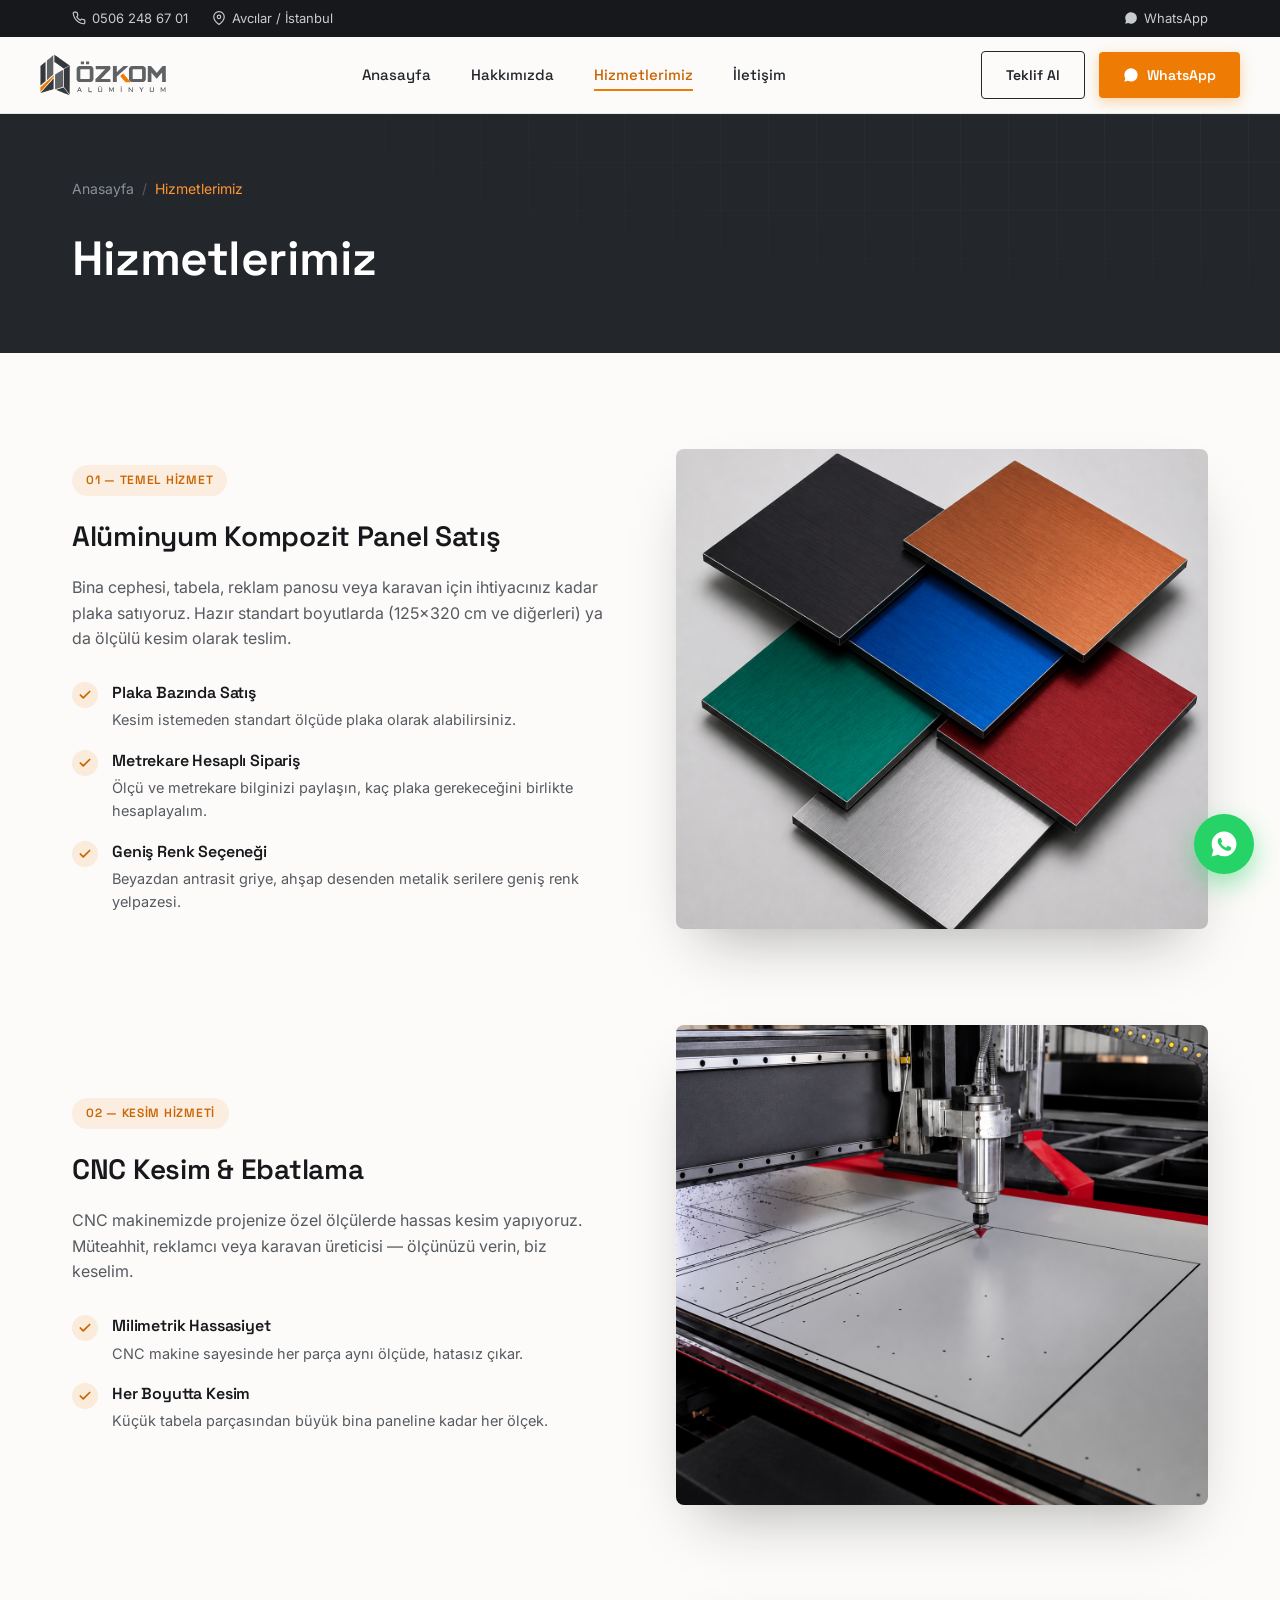
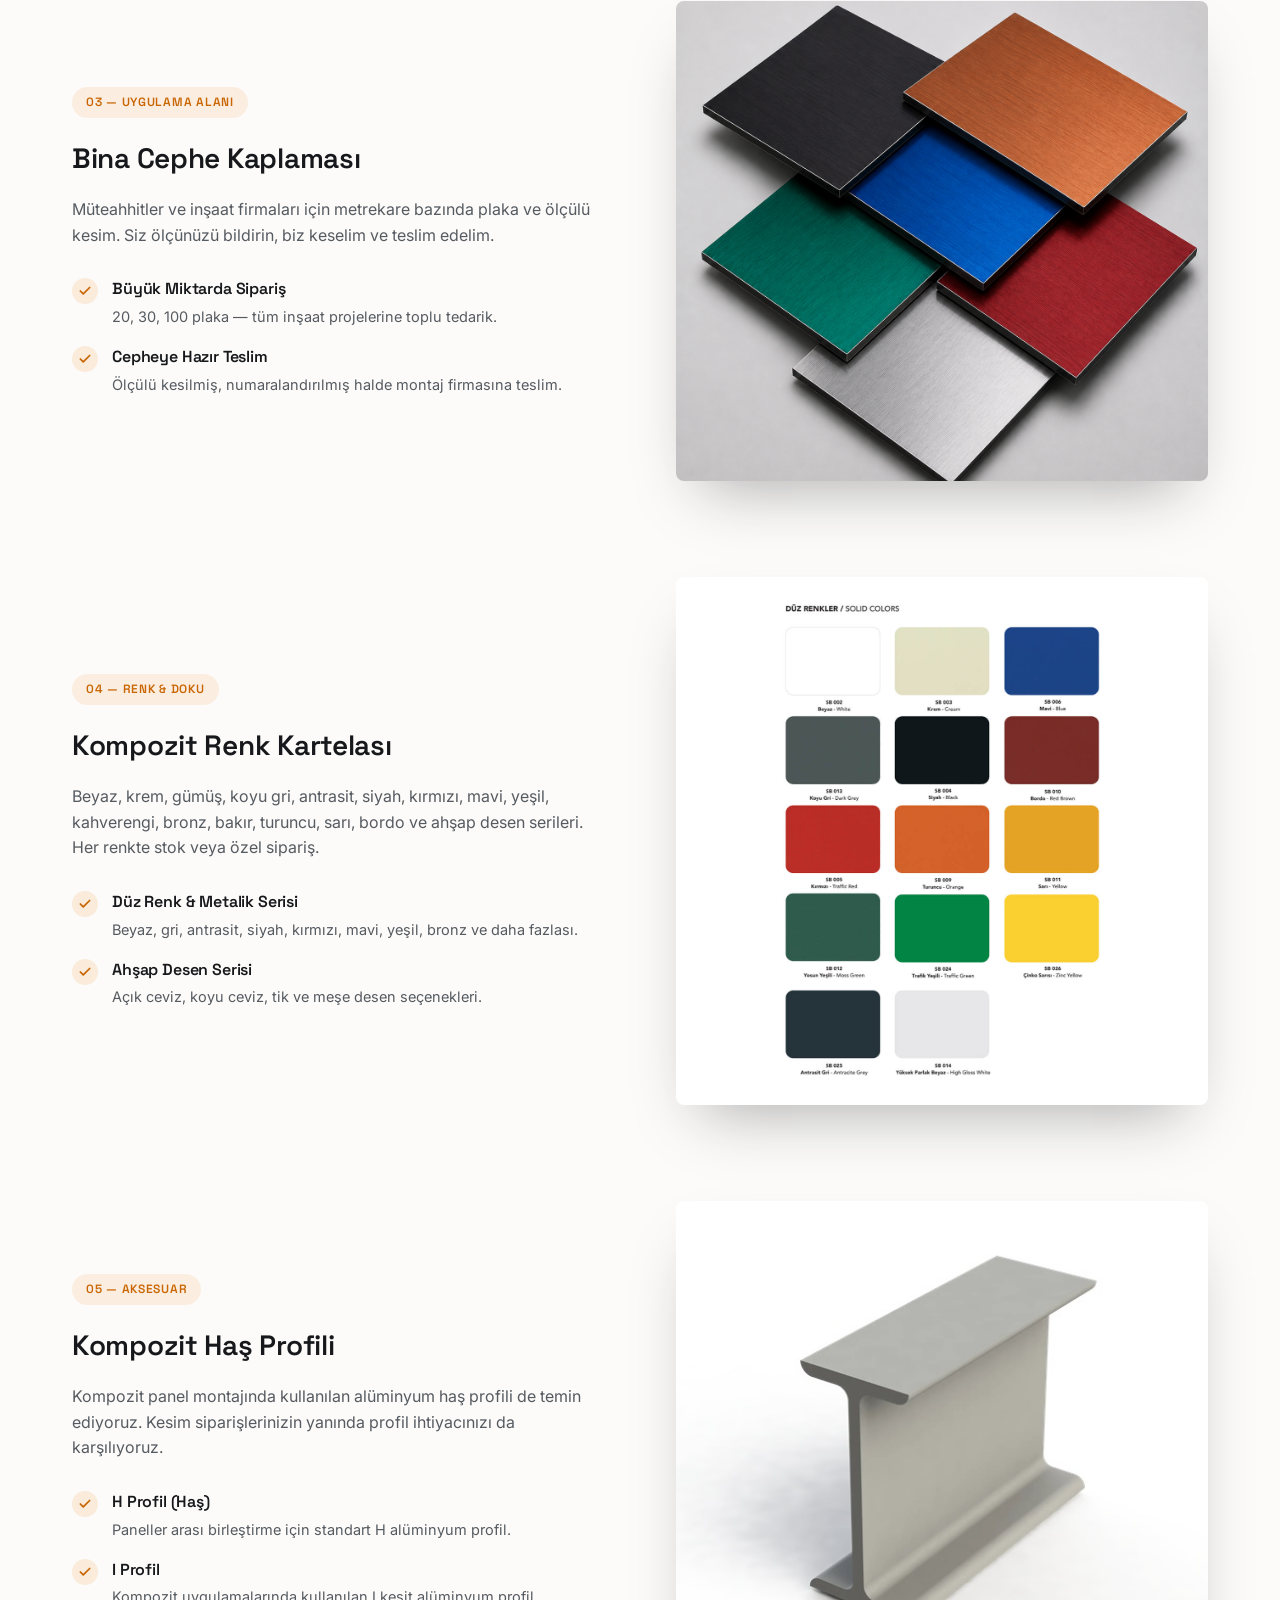
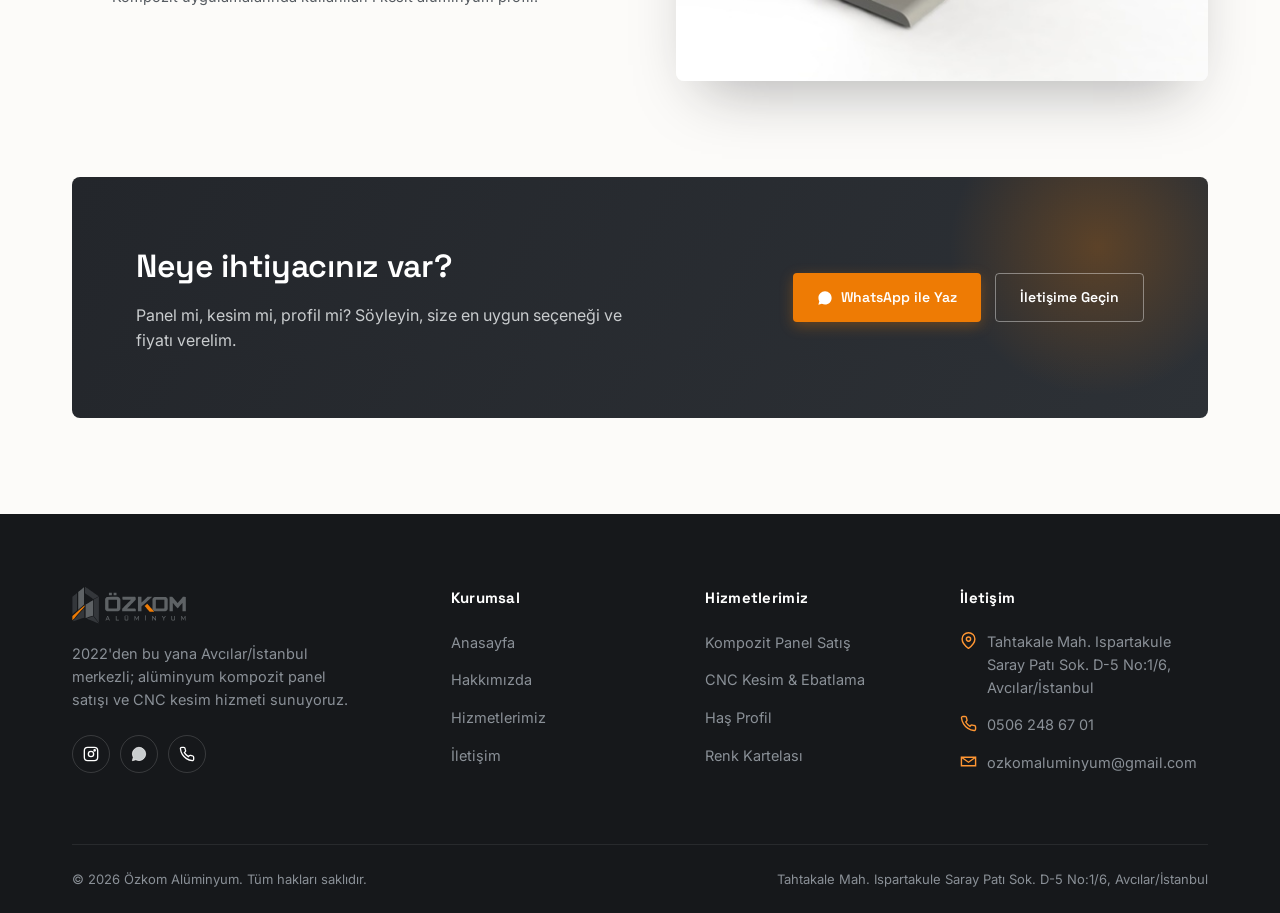
==== commit ae129673: "gorsel guncelleme" ====
--- a/hizmetlerimiz.html
+++ b/hizmetlerimiz.html
@@ -96,14 +96,14 @@
         </div>
       </div>
       <div class="split-visual">
-        <div class="split-img-main"><img src="images/bina3.jpg" alt="Kompozit panel kaplı modern bina cephesi"></div>
+        <div class="split-img-main"><img src="images/slider1.png" alt="Kompozit panel kaplı modern bina cephesi"></div>
       </div>
     </div>
 
     <!-- HİZMET 2: CNC KESİM -->
     <div class="split" style="margin-bottom:96px;">
       <div class="split-visual" style="order:2;">
-        <div class="split-img-main"><img src="images/kesim-makinasi.webp" alt="CNC kompozit kesim makinası Vista VCM 2030"></div>
+        <div class="split-img-main"><img src="images/slider2.png" alt="CNC kompozit kesim makinası Vista VCM 2030"></div>
       </div>
       <div style="order:1;">
         <span class="tag">02 — Kesim Hizmeti</span>
@@ -140,7 +140,7 @@
         </div>
       </div>
       <div class="split-visual">
-        <div class="split-img-main"><img src="images/bina1.jpg" alt="Bina cephe kompozit kaplama uygulaması"></div>
+        <div class="split-img-main"><img src="images/slider1.png" alt="Bina cephe kompozit kaplama uygulaması"></div>
       </div>
     </div>
 
@@ -270,4 +270,4 @@
 <script src="cms-loader.js"></script>
 <script src="script.js"></script>
 </body>
-</html>
+</html>
--- a/style.css
+++ b/style.css
@@ -130,11 +130,11 @@
   transform:translateY(18px);
   transition:opacity .6s ease, transform .6s ease;
 }
-.slide-brand{ transition-delay:.4s; }
-.slide-title{ transition-delay:.65s; }
-
-.slide.active .slide-brand,
-.slide.active .slide-title{
+.slide-brand{ transition-delay:.2s; }
+.slide-title{ transition-delay:.4s; }
+
+.slide-brand.text-visible,
+.slide-title.text-visible{
   opacity:1;
   transform:translateY(0);
 }
@@ -912,4 +912,4 @@
   .swatch-grid{ grid-template-columns:1fr 1fr; }
   .process-row{ grid-template-columns:1fr; }
   .wa-float{ width:54px; height:54px; bottom:18px; right:18px; }
-}
+}
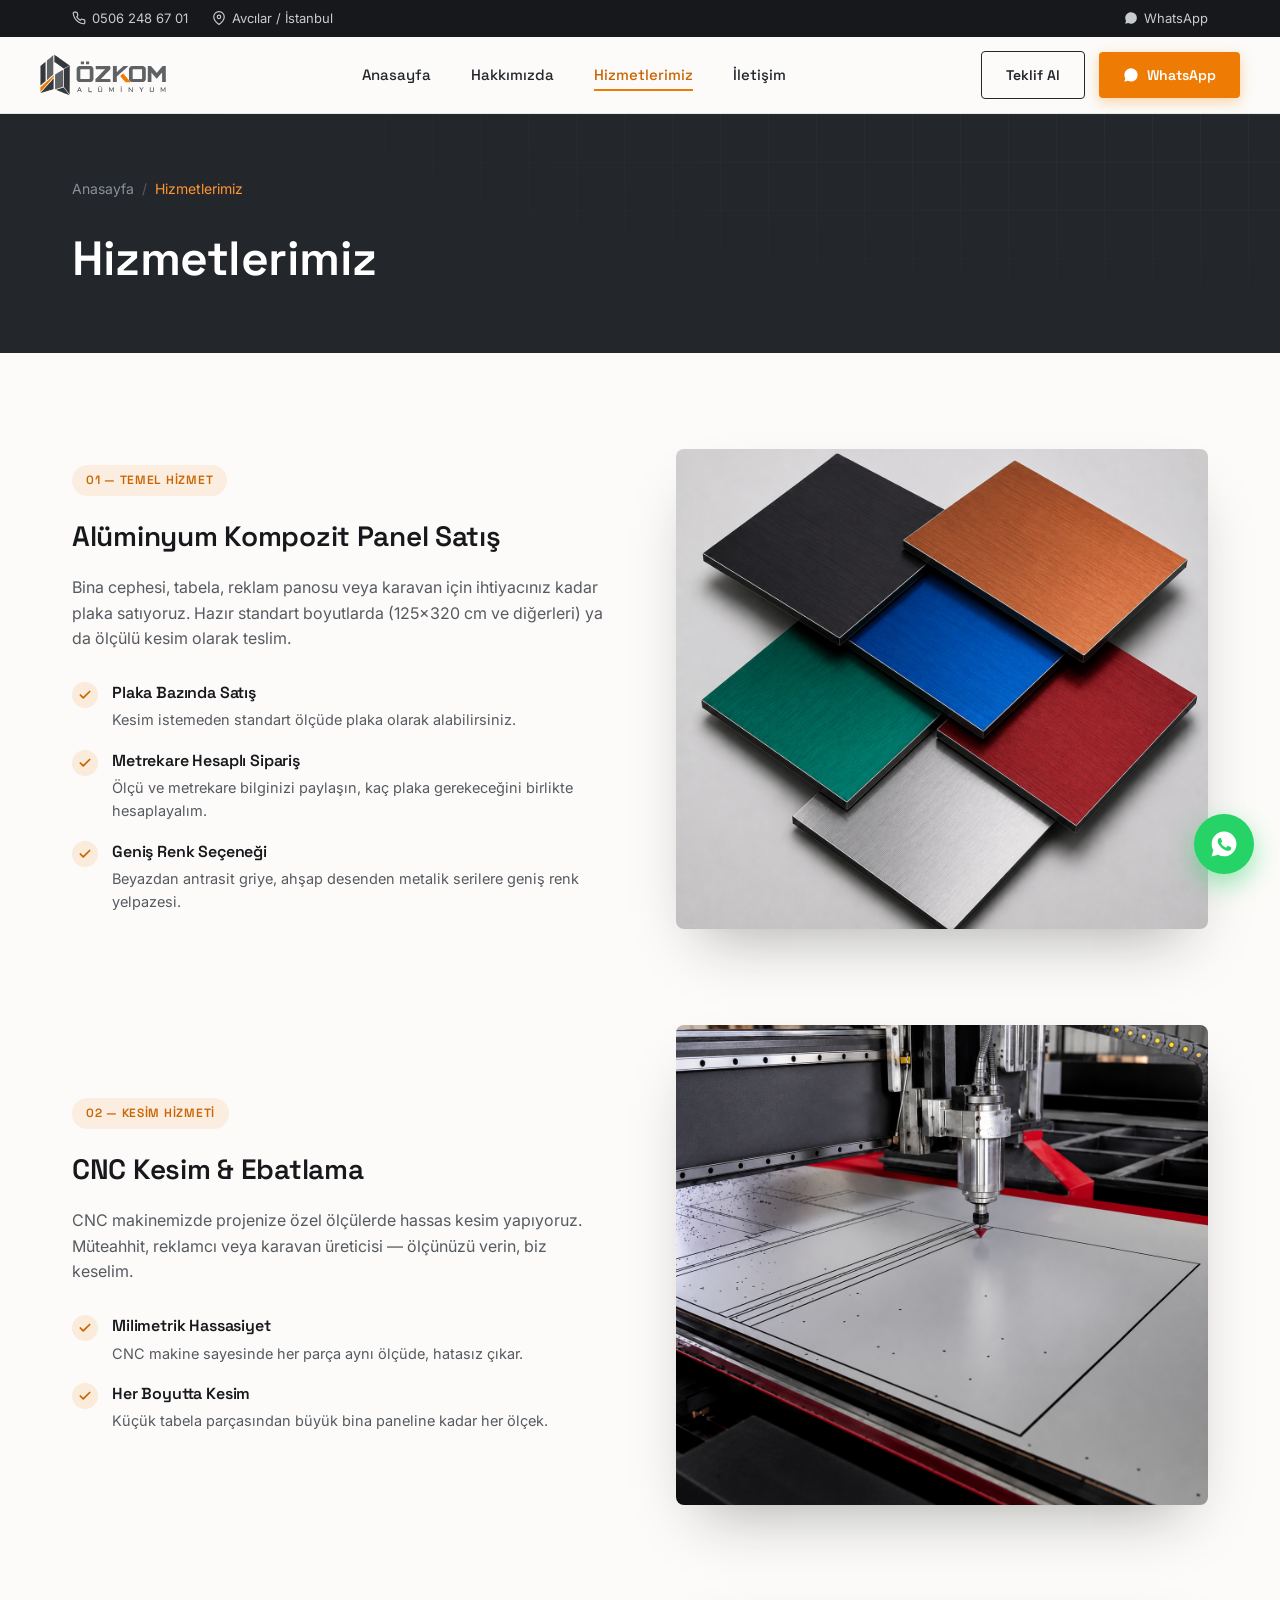
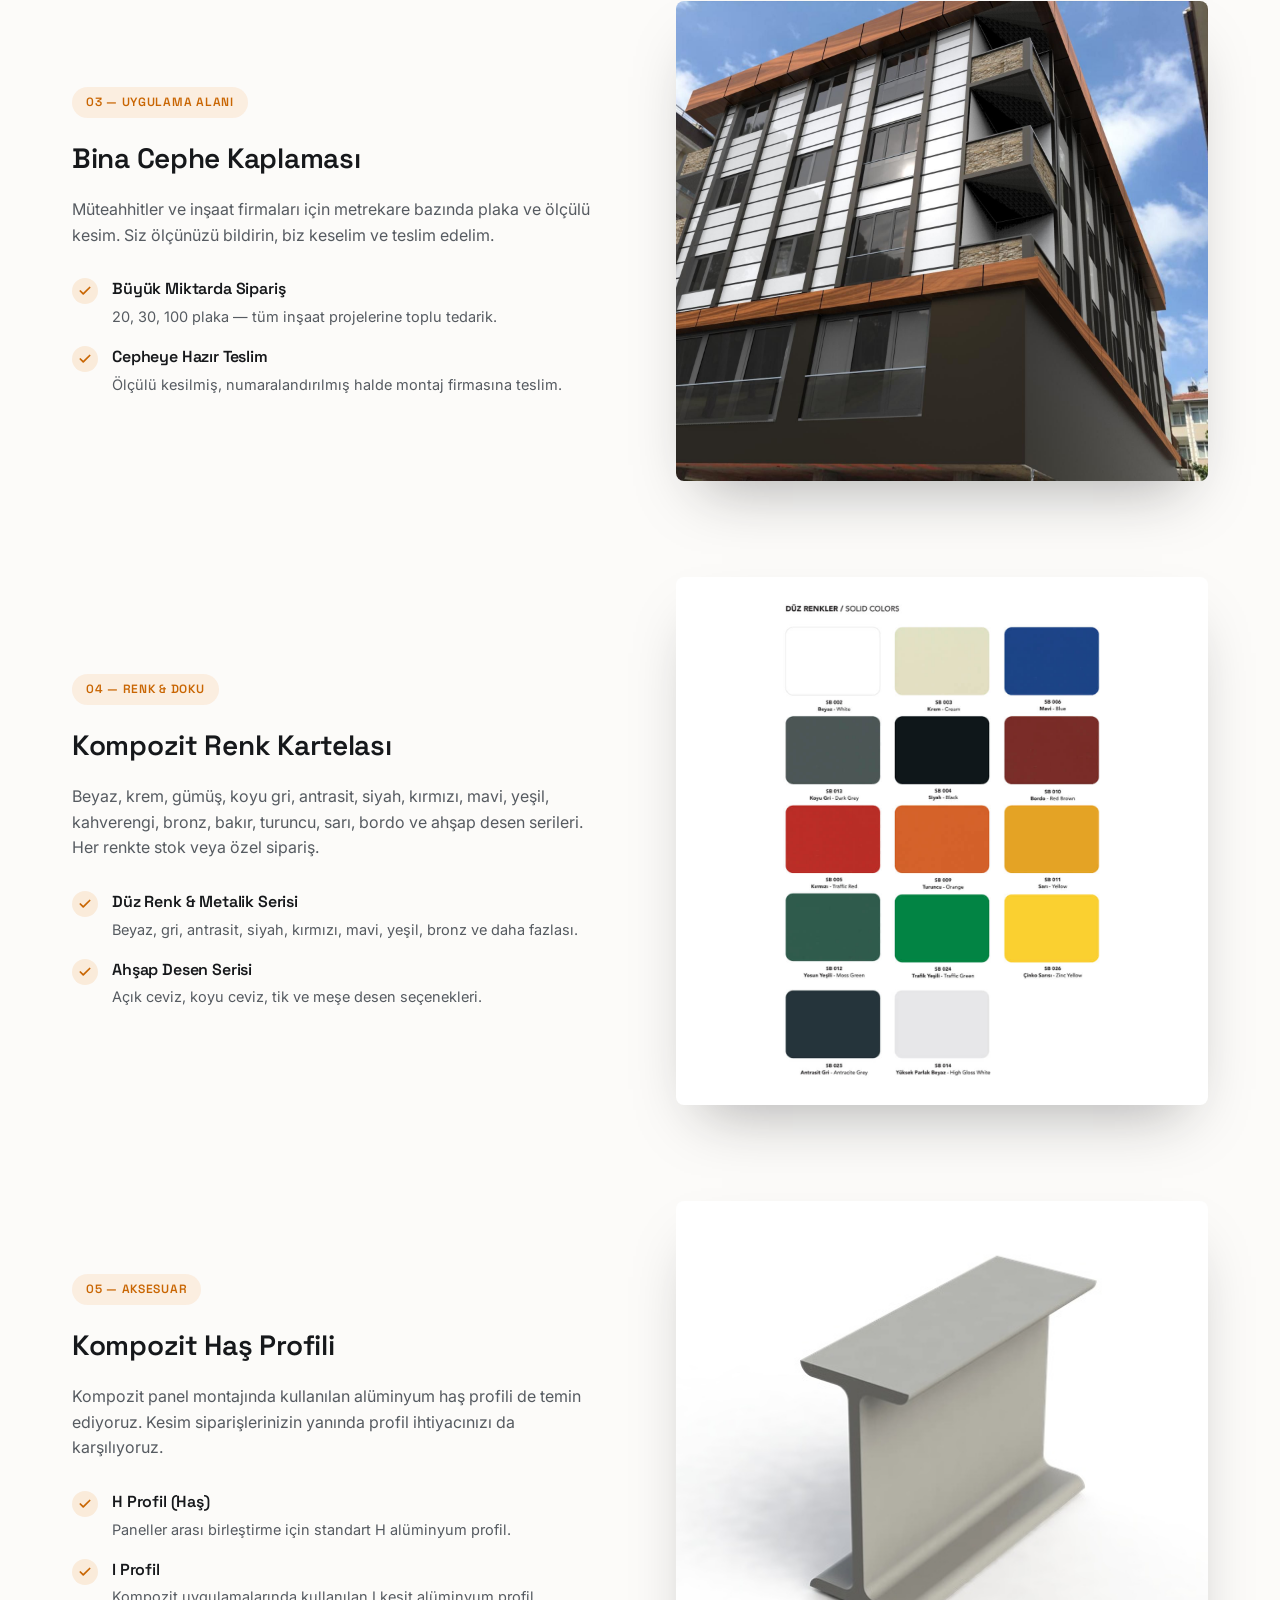
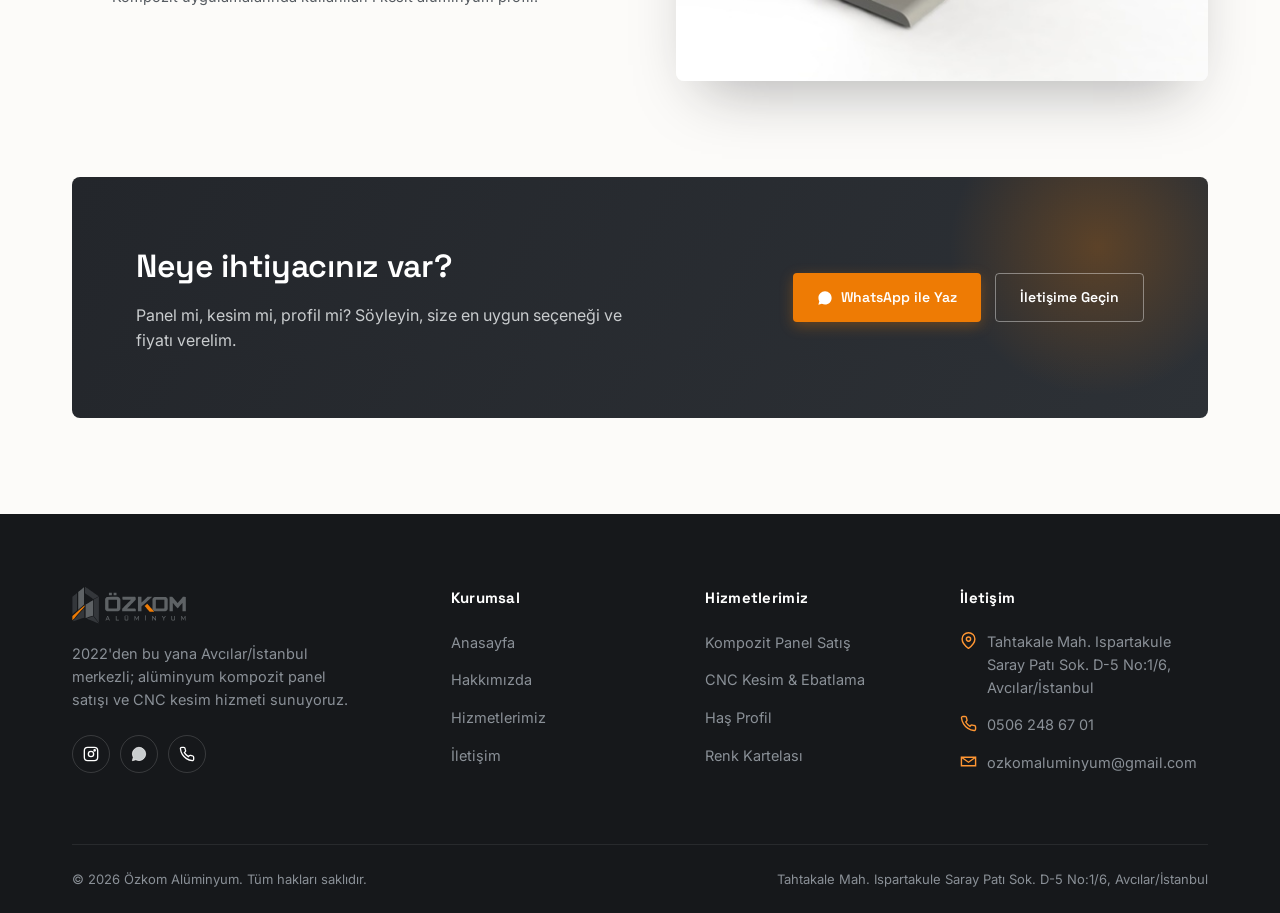
==== commit a7c6087b: "bina cephe resmi geri alindi" ====
--- a/hizmetlerimiz.html
+++ b/hizmetlerimiz.html
@@ -140,7 +140,7 @@
         </div>
       </div>
       <div class="split-visual">
-        <div class="split-img-main"><img src="images/slider1.png" alt="Bina cephe kompozit kaplama uygulaması"></div>
+        <div class="split-img-main"><img src="images/bina1.jpg" alt="Bina cephe kompozit kaplama uygulaması"></div>
       </div>
     </div>
 
